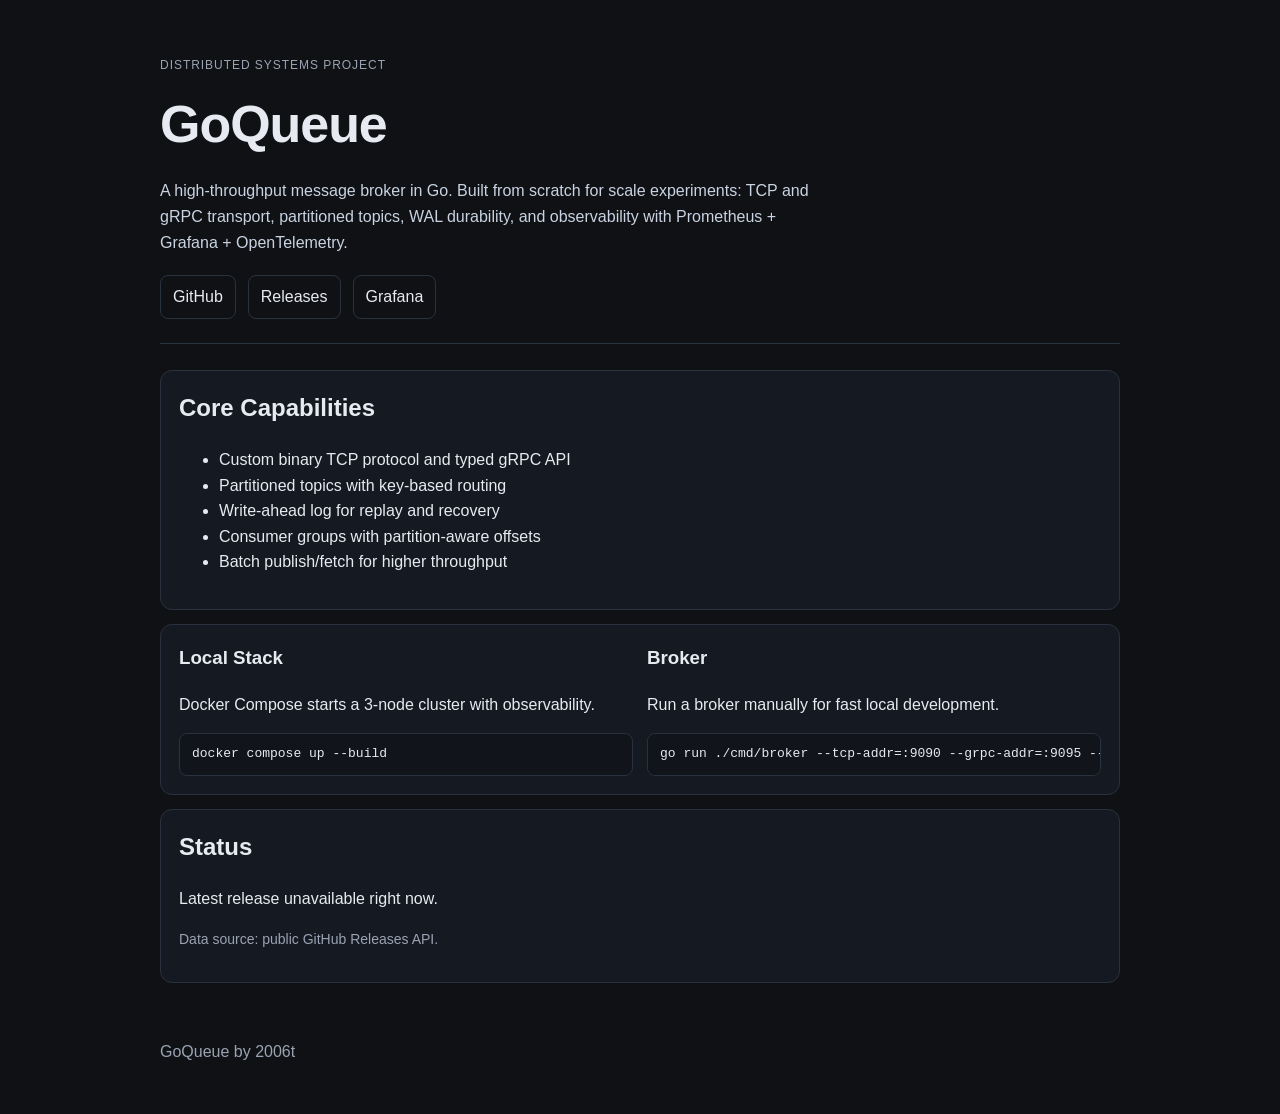
==== web/index.html @ d33bd863 "implement consumer + fetch + publish" ====
<!doctype html>
<html lang="en">
<head>
  <meta charset="utf-8">
  <meta name="viewport" content="width=device-width, initial-scale=1">
  <title>GoQueue - Distributed Message Broker</title>
  <meta name="description" content="GoQueue is a distributed message broker built from scratch in Go with TCP, gRPC, WAL, partitions, and observability.">
  <link rel="stylesheet" href="./styles.css">
</head>
<body>
  <header class="container">
    <p class="eyebrow">Distributed Systems Project</p>
    <h1>GoQueue</h1>
    <p class="lead">
      A high-throughput message broker in Go. Built from scratch for scale experiments:
      TCP and gRPC transport, partitioned topics, WAL durability, and observability with Prometheus + Grafana + OpenTelemetry.
    </p>
    <div class="actions">
      <a href="https://github.com/2006t/goqueue" target="_blank" rel="noreferrer">GitHub</a>
      <a href="https://github.com/2006t/goqueue/releases" target="_blank" rel="noreferrer">Releases</a>
      <a href="http://localhost:3000" target="_blank" rel="noreferrer">Grafana</a>
    </div>
  </header>

  <main class="container">
    <section class="panel">
      <h2>Core Capabilities</h2>
      <ul>
        <li>Custom binary TCP protocol and typed gRPC API</li>
        <li>Partitioned topics with key-based routing</li>
        <li>Write-ahead log for replay and recovery</li>
        <li>Consumer groups with partition-aware offsets</li>
        <li>Batch publish/fetch for higher throughput</li>
      </ul>
    </section>

    <section class="panel grid">
      <article>
        <h3>Local Stack</h3>
        <p>Docker Compose starts a 3-node cluster with observability.</p>
        <pre><code>docker compose up --build</code></pre>
      </article>
      <article>
        <h3>Broker</h3>
        <p>Run a broker manually for fast local development.</p>
        <pre><code>go run ./cmd/broker --tcp-addr=:9090 --grpc-addr=:9095 --metrics-addr=:2112</code></pre>
      </article>
    </section>

    <section class="panel">
      <h2>Status</h2>
      <p id="release-status">Loading latest release...</p>
      <p class="muted">Data source: public GitHub Releases API.</p>
    </section>
  </main>

  <footer class="container">
    <p>GoQueue by 2006t</p>
  </footer>

  <script src="./app.js"></script>
</body>
</html>
---- web/styles.css ----
:root {
  --bg: #0f1115;
  --surface: #151922;
  --text: #e7eaf0;
  --muted: #9aa3b2;
  --line: #2a313e;
  --accent: #c9d3e1;
}

* {
  box-sizing: border-box;
}

body {
  margin: 0;
  font-family: "Segoe UI", Tahoma, Geneva, Verdana, sans-serif;
  background: var(--bg);
  color: var(--text);
  line-height: 1.6;
}

.container {
  width: min(960px, 92vw);
  margin: 0 auto;
}

header {
  padding: 56px 0 24px;
  border-bottom: 1px solid var(--line);
}

.eyebrow {
  color: var(--muted);
  margin: 0 0 8px;
  letter-spacing: 0.08em;
  text-transform: uppercase;
  font-size: 12px;
}

h1 {
  margin: 0;
  font-size: clamp(34px, 5vw, 52px);
  letter-spacing: -0.02em;
}

.lead {
  margin-top: 12px;
  max-width: 74ch;
  color: var(--accent);
}

.actions {
  display: flex;
  gap: 12px;
  margin-top: 20px;
}

.actions a {
  border: 1px solid var(--line);
  color: var(--text);
  text-decoration: none;
  padding: 8px 12px;
  border-radius: 8px;
}

.actions a:hover {
  border-color: #435067;
}

main {
  padding: 26px 0 40px;
  display: grid;
  gap: 14px;
}

.panel {
  background: var(--surface);
  border: 1px solid var(--line);
  border-radius: 12px;
  padding: 18px;
}

.panel h2,
.panel h3 {
  margin-top: 0;
}

.grid {
  display: grid;
  gap: 14px;
  grid-template-columns: repeat(auto-fit, minmax(260px, 1fr));
}

pre {
  margin: 0;
  overflow-x: auto;
  background: #11141b;
  border: 1px solid var(--line);
  padding: 10px 12px;
  border-radius: 8px;
}

code {
  font-family: Consolas, "Courier New", monospace;
  font-size: 13px;
}

.muted {
  color: var(--muted);
  font-size: 14px;
}

footer {
  padding: 0 0 32px;
  color: var(--muted);
}
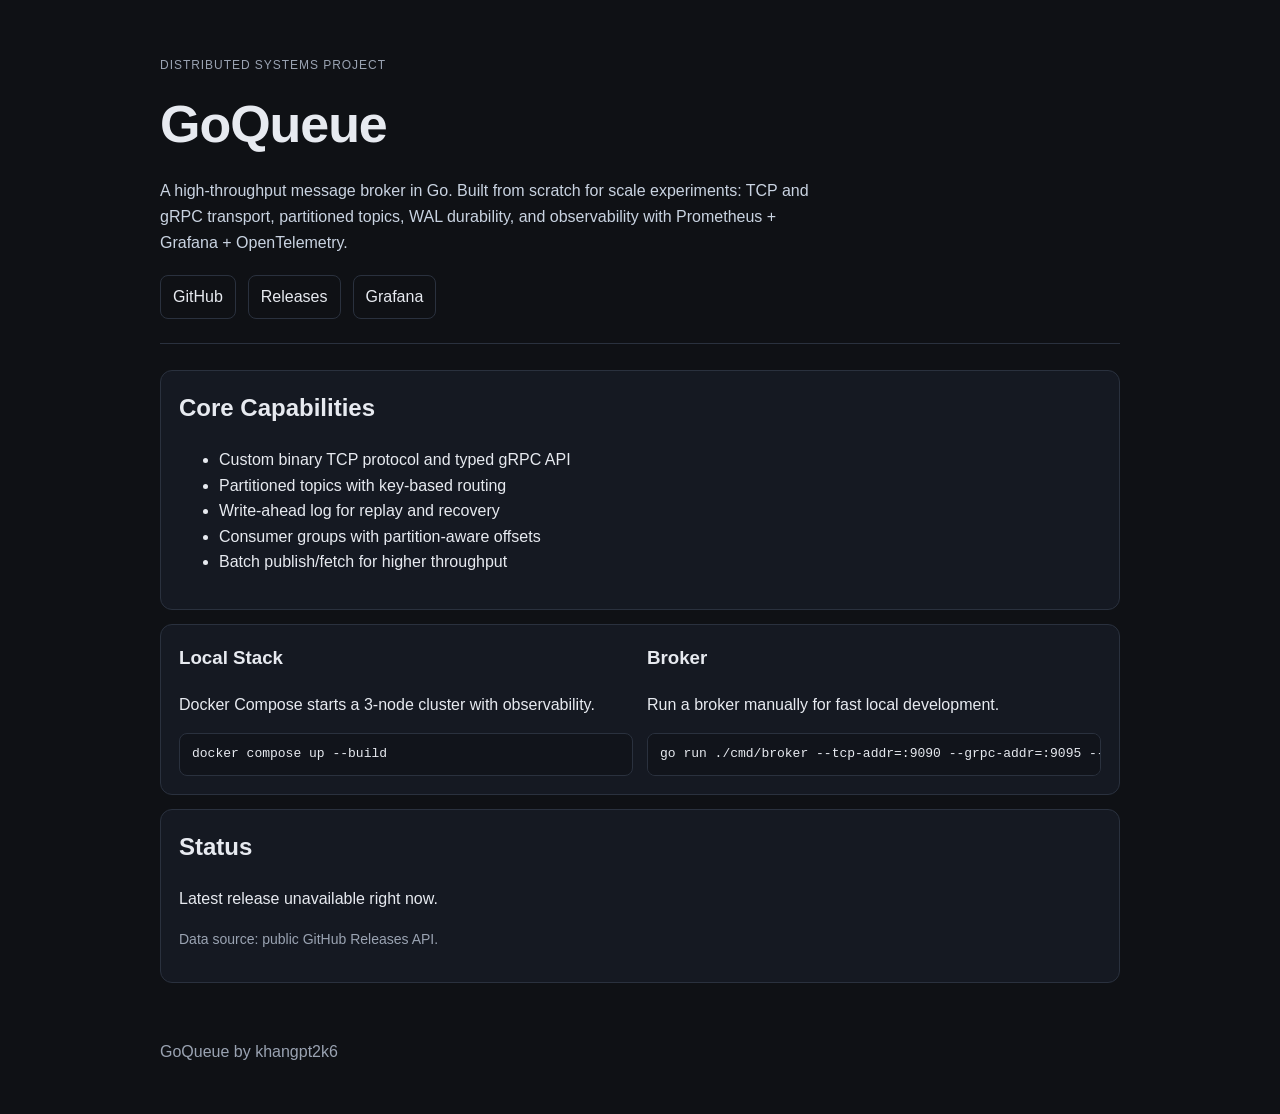
==== commit 9c1619c0: "trigger deployment with vercel" ====
--- a/web/index.html
+++ b/web/index.html
@@ -16,8 +16,8 @@
       TCP and gRPC transport, partitioned topics, WAL durability, and observability with Prometheus + Grafana + OpenTelemetry.
     </p>
     <div class="actions">
-      <a href="https://github.com/2006t/goqueue" target="_blank" rel="noreferrer">GitHub</a>
-      <a href="https://github.com/2006t/goqueue/releases" target="_blank" rel="noreferrer">Releases</a>
+      <a href="https://github.com/khangpt2k6/GoQueue" target="_blank" rel="noreferrer">GitHub</a>
+      <a href="https://github.com/khangpt2k6/GoQueue/releases" target="_blank" rel="noreferrer">Releases</a>
       <a href="http://localhost:3000" target="_blank" rel="noreferrer">Grafana</a>
     </div>
   </header>
@@ -55,7 +55,7 @@
   </main>
 
   <footer class="container">
-    <p>GoQueue by 2006t</p>
+    <p>GoQueue by khangpt2k6</p>
   </footer>
 
   <script src="./app.js"></script>
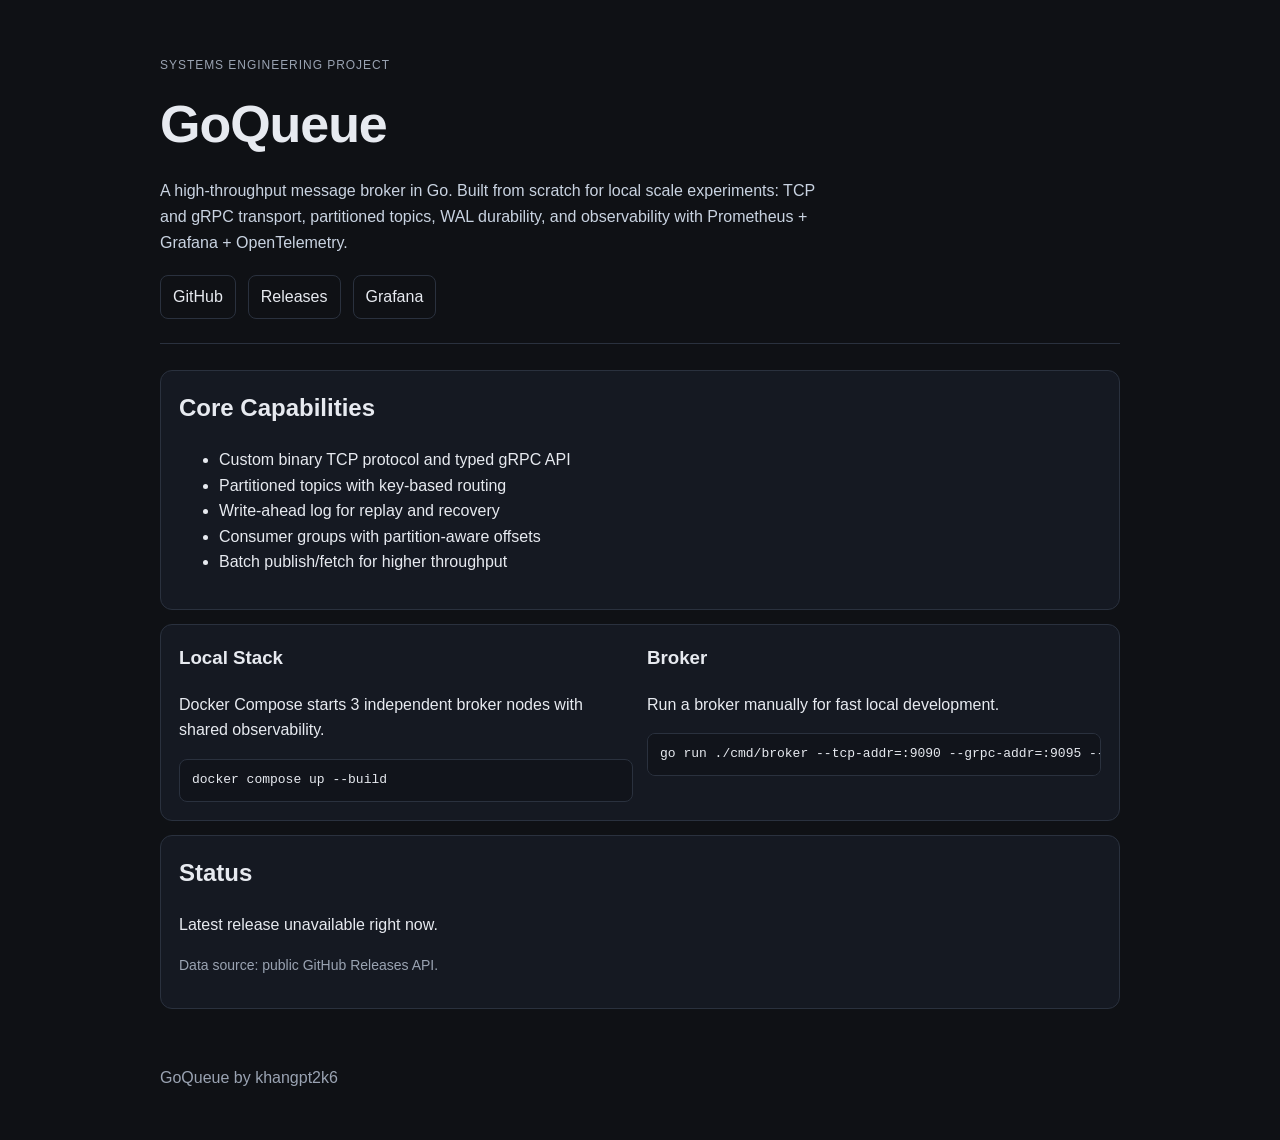
==== commit 7d344022: "update server testing and benchmark test with wal record + tcp communication" ====
--- a/web/index.html
+++ b/web/index.html
@@ -3,16 +3,16 @@
 <head>
   <meta charset="utf-8">
   <meta name="viewport" content="width=device-width, initial-scale=1">
-  <title>GoQueue - Distributed Message Broker</title>
-  <meta name="description" content="GoQueue is a distributed message broker built from scratch in Go with TCP, gRPC, WAL, partitions, and observability.">
+  <title>GoQueue - Partitioned Message Broker</title>
+  <meta name="description" content="GoQueue is a partitioned message broker built in Go with TCP, gRPC, WAL replay, and local observability.">
   <link rel="stylesheet" href="./styles.css">
 </head>
 <body>
   <header class="container">
-    <p class="eyebrow">Distributed Systems Project</p>
+    <p class="eyebrow">Systems Engineering Project</p>
     <h1>GoQueue</h1>
     <p class="lead">
-      A high-throughput message broker in Go. Built from scratch for scale experiments:
+      A high-throughput message broker in Go. Built from scratch for local scale experiments:
       TCP and gRPC transport, partitioned topics, WAL durability, and observability with Prometheus + Grafana + OpenTelemetry.
     </p>
     <div class="actions">
@@ -37,7 +37,7 @@
     <section class="panel grid">
       <article>
         <h3>Local Stack</h3>
-        <p>Docker Compose starts a 3-node cluster with observability.</p>
+        <p>Docker Compose starts 3 independent broker nodes with shared observability.</p>
         <pre><code>docker compose up --build</code></pre>
       </article>
       <article>
